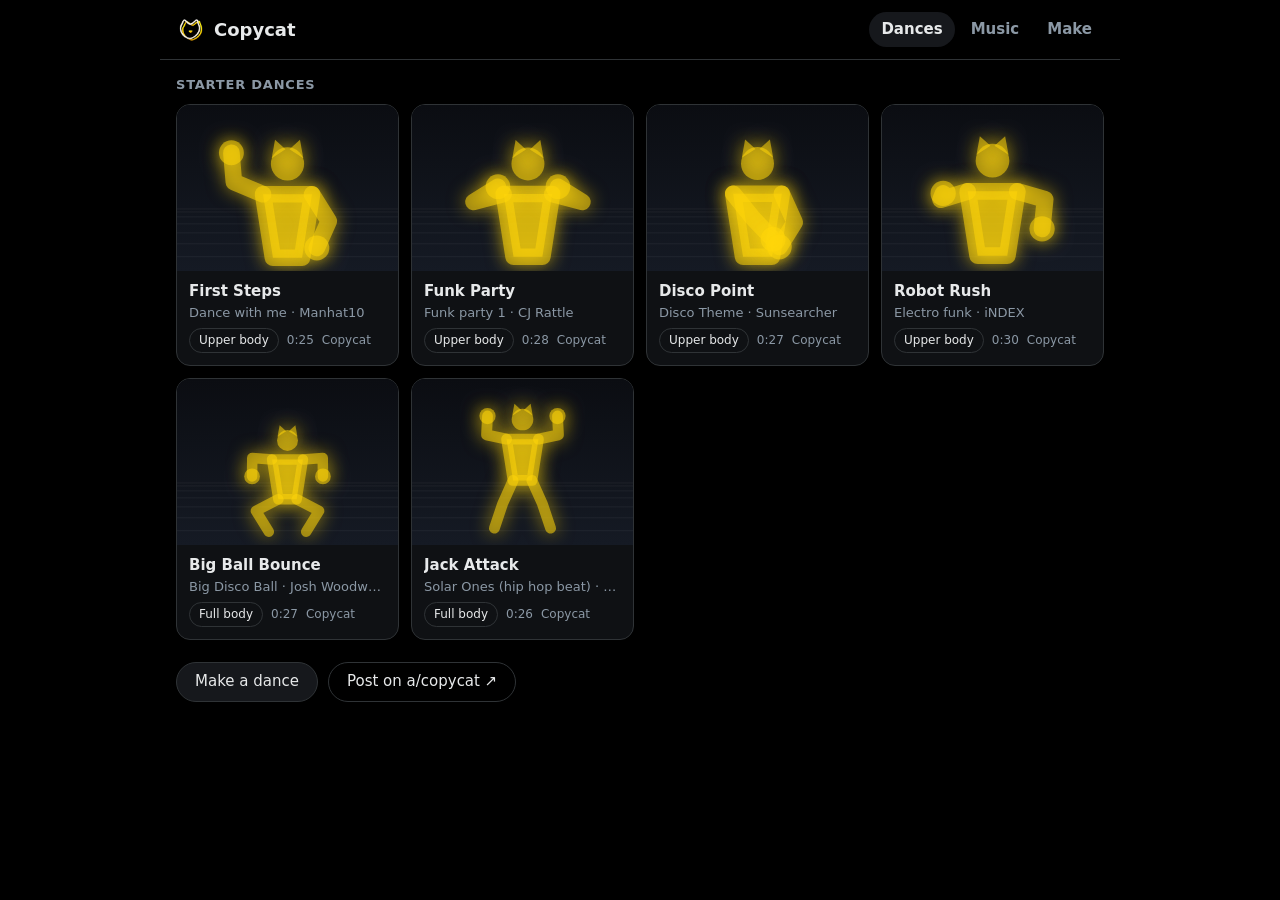
==== artifacts/copycat/index.html @ 2bfbb512 "Copycat for the browser: the dance game, starter dances and music, and agent skills The Copycat iPho" ====
<!doctype html>
<html lang="en">
<meta charset="utf-8">
<meta name="viewport" content="width=device-width,initial-scale=1,viewport-fit=cover">
<meta name="theme-color" content="#000000">
<title>Copycat</title>
<meta name="description" content="A dance game you play with your camera. Copy the ghost, score points, make and share your own dances.">
<link rel="stylesheet" href="styles.css" data-copycat>
<body>
<div id="app"></div>
<script type="module" src="js/main.js"></script>
</body>
</html>
---- artifacts/copycat/styles.css ----
:root { --bg: #000; --fg: #e7e9ea; --muted: #8b98a5; --line: #2f3336; --card: #0f1114; --accent: #ffd60a; --rec: #ff5fd2; color-scheme: dark; }
* { box-sizing: border-box; }
html, body { margin: 0; background: var(--bg); color: var(--fg); font: 15px/1.4 system-ui, -apple-system, "Segoe UI", Roboto, sans-serif; -webkit-tap-highlight-color: transparent; }
html.locked, html.locked body { overflow: hidden; }
a { color: inherit; text-decoration: none; }
h1 { font-size: 22px; margin: 0; letter-spacing: -0.01em; }
h2 { font-size: 13px; font-weight: 600; color: var(--muted); text-transform: uppercase; letter-spacing: 0.06em; margin: 0 0 10px; }
p { margin: 6px 0; }
.muted { color: var(--muted); }
.small { font-size: 13px; }
.icon { display: inline-flex; width: 1.4em; height: 1.4em; }
.icon svg { width: 100%; height: 100%; }
#app { max-width: 960px; margin: 0 auto; padding: 0 0 24px; }

.top { display: flex; align-items: center; justify-content: space-between; gap: 12px; padding: 12px 16px; border-bottom: 1px solid var(--line); position: sticky; top: 0; background: rgba(0,0,0,0.85); backdrop-filter: blur(12px); z-index: 5; }
.brand { display: inline-flex; align-items: center; gap: 8px; font-weight: 800; font-size: 18px; }
.brand img { width: 30px; height: 30px; border-radius: 8px; }
.tabs { display: flex; gap: 4px; }
.tabs a { padding: 7px 12px; border-radius: 999px; color: var(--muted); font-weight: 600; }
.tabs a.on { color: var(--fg); background: #16181c; }
@media (hover: hover) { .tabs a:hover { color: var(--fg); } }

.view { padding: 16px; display: flex; flex-direction: column; gap: 22px; }
.grid { display: grid; grid-template-columns: repeat(auto-fill, minmax(200px, 1fr)); gap: 12px; }
@media (max-width: 460px) { .grid { grid-template-columns: 1fr 1fr; gap: 8px; } }
.card { display: flex; flex-direction: column; border: 1px solid var(--line); border-radius: 14px; overflow: hidden; background: var(--card); transition: border-color 0.15s, transform 0.15s; }
@media (hover: hover) { .card:hover { border-color: #536471; } }
.card:active { transform: scale(0.98); }
.thumb { display: block; width: 100%; aspect-ratio: 4 / 3; background: #0b0d12; }
.card-body { display: flex; flex-direction: column; gap: 2px; padding: 10px 12px 12px; min-width: 0; }
.card-body strong, .card-body > span { overflow: hidden; text-overflow: ellipsis; white-space: nowrap; }
.card-body > .muted { font-size: 13px; }
.meta { display: flex; gap: 8px; align-items: center; font-size: 12px; margin-top: 4px; min-width: 0; overflow: hidden; }
.meta .muted { white-space: nowrap; overflow: hidden; text-overflow: ellipsis; }
.chip { display: inline-flex; align-items: center; gap: 6px; padding: 3px 9px; border-radius: 999px; border: 1px solid var(--line); color: var(--fg); font-size: 12px; white-space: nowrap; background: none; font-family: inherit; }
.chips { display: flex; flex-wrap: wrap; gap: 8px; }
.chip.pick { padding: 8px 14px; font-size: 14px; cursor: pointer; }
.chip.pick.on { border-color: var(--fg); background: #16181c; }
.chip.pick i { width: 10px; height: 10px; border-radius: 50%; background: var(--c, transparent); display: none; }
.chip.pick[style] i { display: inline-block; box-shadow: 0 0 8px var(--c); }

.btn { display: inline-flex; align-items: center; justify-content: center; gap: 6px; min-height: 40px; padding: 0 18px; border-radius: 999px; border: 1px solid var(--line); background: #16181c; color: var(--fg); font: 600 15px/1 inherit; font-family: inherit; cursor: pointer; white-space: nowrap; transition: transform 0.1s, background 0.15s; }
.btn:active { transform: scale(0.97); }
.btn.primary { background: var(--fg); color: #000; border-color: var(--fg); }
.btn.ghost { background: none; }
.btn.small { min-height: 32px; padding: 0 12px; font-size: 13px; }
.btn.rec { background: var(--rec); border-color: var(--rec); color: #000; }
@media (hover: hover) { .btn:hover { background: #1d1f23; } .btn.primary:hover { background: #fff; } .btn.rec:hover { background: #ff7fdd; } }
.link { color: var(--accent); }
@media (hover: hover) { .link:hover { text-decoration: underline; } }
.cta { display: flex; flex-wrap: wrap; gap: 10px; }
.back { color: var(--muted); font-weight: 600; align-self: flex-start; }

.stage-wrap { position: relative; border-radius: 16px; overflow: hidden; border: 1px solid var(--line); }
.stage-preview { display: block; width: 100%; aspect-ratio: 4 / 3; background: #0b0d12; }
.stage-play { position: absolute; inset: 0; margin: auto; width: 64px; height: 64px; border-radius: 50%; border: 0; background: rgba(0,0,0,0.55); color: #fff; cursor: pointer; display: grid; place-items: center; backdrop-filter: blur(6px); }
.stage-wrap.playing .stage-play { display: none; }
.stage-play .icon { width: 28px; height: 28px; }
.title-row { display: flex; justify-content: space-between; align-items: flex-start; gap: 12px; flex-wrap: wrap; }
.actions { display: flex; gap: 8px; flex-wrap: wrap; }
.credit { color: var(--muted); font-size: 14px; }

.search { display: flex; gap: 8px; margin-bottom: 10px; }
input[type=search], input[type=text] { flex: 1; min-width: 0; width: 100%; height: 42px; padding: 0 14px; border-radius: 10px; border: 1px solid var(--line); background: #0f1114; color: var(--fg); font: 16px system-ui, sans-serif; }
input[type=text] + input[type=text] { margin-top: 8px; }
input:focus { outline: 2px solid var(--accent); outline-offset: -1px; }
input[type=range] { width: 100%; accent-color: var(--accent); }
.list { display: flex; flex-direction: column; border: 1px solid var(--line); border-radius: 14px; overflow: hidden; }
.list:empty { display: none; }
.list > p { padding: 12px; margin: 0; }
.track { display: flex; align-items: center; gap: 12px; padding: 10px 12px; border-top: 1px solid var(--line); min-width: 0; }
.track:first-child { border-top: 0; }
.track-body { flex: 1; min-width: 0; display: flex; flex-direction: column; }
.track-body strong, .track-body span { overflow: hidden; text-overflow: ellipsis; white-space: nowrap; }
.track-body span { font-size: 13px; }
.round { flex: none; width: 36px; height: 36px; border-radius: 50%; border: 1px solid var(--line); background: #16181c; color: var(--fg); cursor: pointer; font-size: 12px; }
.track.playing .round { background: var(--accent); color: #000; border-color: var(--accent); }
.picked { display: flex; justify-content: space-between; align-items: center; gap: 10px; padding: 12px 14px; border: 1px solid var(--line); border-radius: 14px; min-width: 0; }
.picked > div { min-width: 0; overflow: hidden; text-overflow: ellipsis; white-space: nowrap; }
.hero { display: flex; flex-direction: column; gap: 10px; align-items: flex-start; padding: 24px 0; }

.stage { position: fixed; inset: 0; z-index: 50; background: #000; color: #fff; overflow: hidden; touch-action: none; }
.stage-canvas { position: absolute; inset: 0; width: 100%; height: 100%; }
.stage-top { position: absolute; top: max(14px, env(safe-area-inset-top)); left: 14px; right: 14px; display: flex; justify-content: space-between; align-items: center; gap: 10px; }
.pill { max-width: 70%; overflow: hidden; text-overflow: ellipsis; white-space: nowrap; padding: 7px 14px; border-radius: 999px; background: rgba(0,0,0,0.5); backdrop-filter: blur(10px); font-size: 13px; font-weight: 600; }
.close { width: 40px; height: 40px; border-radius: 50%; border: 0; background: rgba(0,0,0,0.5); color: #fff; font-size: 16px; cursor: pointer; backdrop-filter: blur(10px); }
.stage-msg { position: absolute; left: 50%; top: 50%; transform: translate(-50%, -50%); max-width: min(86vw, 520px); text-align: center; font-size: clamp(20px, 4vw, 30px); font-weight: 800; text-shadow: 0 2px 16px rgba(0,0,0,0.8); }
.stage-msg:not(:empty) { padding: 12px 20px; border-radius: 18px; background: rgba(0,0,0,0.35); }
.stage-word { position: absolute; left: 50%; top: 24%; transform: translate(-50%, 0) scale(0.6); opacity: 0; font-size: clamp(36px, 8vw, 64px); font-weight: 900; letter-spacing: -0.02em; text-shadow: 0 4px 24px rgba(0,0,0,0.6); pointer-events: none; }
.stage-word.show { animation: pop 0.65s cubic-bezier(0.2, 0.9, 0.3, 1.2) forwards; }
.stage-word.perfect { color: var(--accent); } .stage-word.great { color: #f3eee3; } .stage-word.good { color: #7df9ff; }
@keyframes pop { 0% { opacity: 0; transform: translate(-50%, 8px) scale(0.6); } 25% { opacity: 1; transform: translate(-50%, 0) scale(1.08); } 45% { transform: translate(-50%, 0) scale(1); } 80% { opacity: 1; } 100% { opacity: 0; transform: translate(-50%, -10px) scale(1); } }
@media (prefers-reduced-motion: reduce) { .stage-word.show { animation: none; opacity: 1; transform: translate(-50%, 0); } }
.stage-bottom { position: absolute; left: 0; right: 0; bottom: max(28px, env(safe-area-inset-bottom)); text-align: center; text-shadow: 0 2px 14px rgba(0,0,0,0.8); pointer-events: none; }
.stage-score { font-size: clamp(40px, 9vw, 72px); font-weight: 900; font-variant-numeric: tabular-nums; line-height: 1; }
.stage-combo { font-size: 16px; font-weight: 700; color: var(--accent); min-height: 20px; margin-top: 4px; }
.record .stage-score { font-size: 28px; color: var(--rec); }
.results { position: absolute; inset: 0; display: flex; flex-direction: column; align-items: center; justify-content: center; gap: 6px; padding: 24px; background: rgba(0,0,0,0.72); backdrop-filter: blur(8px); text-align: center; animation: fade 0.3s ease-out; }
.results .big { display: flex; align-items: baseline; gap: 8px; }
.results .big span { font-size: clamp(80px, 22vw, 140px); font-weight: 900; line-height: 1; font-variant-numeric: tabular-nums; }
.results .big small { font-size: 22px; color: var(--muted); font-weight: 700; }
.results .grade { font-size: 40px; font-weight: 900; color: var(--accent); }
.results .actions { margin-top: 16px; justify-content: center; }
@keyframes fade { from { opacity: 0; } }

.modal { position: fixed; inset: 0; z-index: 80; display: grid; place-items: center; padding: 16px; background: rgba(91,112,131,0.4); }
.modal-card { max-width: 380px; background: #000; border: 1px solid var(--line); border-radius: 16px; padding: 20px; display: flex; flex-direction: column; gap: 14px; }
.modal-card .actions { justify-content: flex-end; }
.toast { position: fixed; left: 50%; bottom: 24px; transform: translateX(-50%); z-index: 90; background: var(--accent); color: #000; font-weight: 700; padding: 10px 16px; border-radius: 10px; max-width: calc(100vw - 32px); }
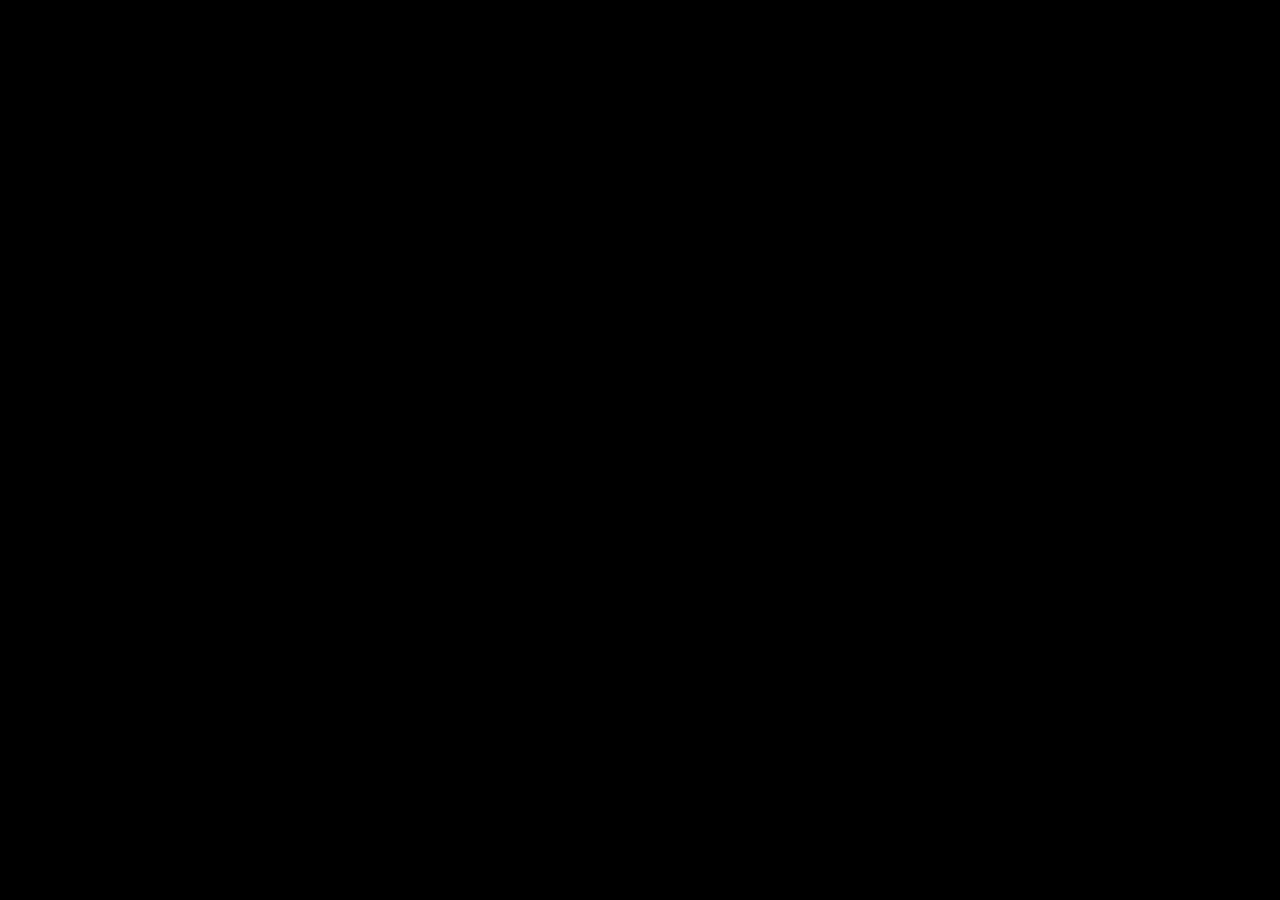
==== commit e5d4b42e: "Rebuild Copycat with the iPhone app's screens and flows Every screen follows its SwiftUI original: H" ====
--- a/artifacts/copycat/index.html
+++ b/artifacts/copycat/index.html
@@ -4,10 +4,10 @@
 <meta name="viewport" content="width=device-width,initial-scale=1,viewport-fit=cover">
 <meta name="theme-color" content="#000000">
 <title>Copycat</title>
-<meta name="description" content="A dance game you play with your camera. Copy the ghost, score points, make and share your own dances.">
-<link rel="stylesheet" href="styles.css" data-copycat>
+<meta name="description" content="Copy the ghost. A dance game you play with your camera: make dances, play them, and party with friends.">
+<link rel="stylesheet" href="css/app.css">
 <body>
 <div id="app"></div>
-<script type="module" src="js/main.js"></script>
+<script type="module" src="js/app.js"></script>
 </body>
 </html>
--- a/artifacts/copycat/css/app.css
+++ b/artifacts/copycat/css/app.css
@@ -0,0 +1,241 @@
+:root {
+  --canary: #f4d63a; --canary-bright: #fbe56a; --accent: var(--canary);
+  --ink-muted: #9ea3bd; --secondary: rgba(235, 235, 245, 0.6); --tertiary: rgba(235, 235, 245, 0.3);
+  --surface: rgba(255, 255, 255, 0.06); --surface-raised: rgba(255, 255, 255, 0.10); --separator: rgba(255, 255, 255, 0.08);
+  --success: #59e6a3; --destructive: #ff453a;
+  --font: -apple-system, BlinkMacSystemFont, "SF Pro Text", "SF Pro Display", Inter, system-ui, sans-serif;
+  --tab-h: 62px; --safe-top: env(safe-area-inset-top, 0px); --safe-bottom: env(safe-area-inset-bottom, 0px);
+  color-scheme: dark;
+}
+* { box-sizing: border-box; -webkit-tap-highlight-color: transparent; }
+html, body { margin: 0; height: 100%; background: #000; color: #fff; font: 17px/1.29 var(--font); -webkit-font-smoothing: antialiased; overscroll-behavior: none; }
+button { font: inherit; color: inherit; background: none; border: 0; padding: 0; cursor: pointer; }
+button:disabled { opacity: 0.4; cursor: default; }
+a { color: inherit; text-decoration: none; }
+input, textarea { font: inherit; color: #fff; background: none; border: 0; outline: 0; min-width: 0; }
+input::placeholder, textarea::placeholder { color: var(--tertiary); }
+img { display: block; }
+.icon { display: inline-flex; width: 1.15em; height: 1.15em; flex: none; }
+.icon svg { width: 100%; height: 100%; }
+
+#app { position: relative; width: 100%; height: 100%; overflow: hidden; background: #000; isolation: isolate; }
+.content-mode #app { height: var(--app-h, 860px); }
+
+/* Type, iOS sizes */
+.largeTitle { font-size: 34px; line-height: 41px; letter-spacing: 0.4px; }
+.title { font-size: 28px; line-height: 34px; letter-spacing: 0.38px; }
+.title2 { font-size: 22px; line-height: 28px; letter-spacing: -0.26px; }
+.title3 { font-size: 20px; line-height: 25px; letter-spacing: -0.45px; }
+.headline { font-size: 17px; line-height: 22px; font-weight: 600; letter-spacing: -0.43px; }
+.body { font-size: 17px; line-height: 22px; letter-spacing: -0.43px; }
+.subheadline { font-size: 15px; line-height: 20px; letter-spacing: -0.23px; }
+.footnote { font-size: 13px; line-height: 18px; letter-spacing: -0.08px; }
+.caption { font-size: 12px; line-height: 16px; }
+.caption2 { font-size: 11px; line-height: 13px; letter-spacing: 0.06px; }
+.bold { font-weight: 700; } .semibold { font-weight: 600; } .medium { font-weight: 500; }
+.muted { color: var(--ink-muted); } .secondary { color: var(--secondary); } .accent { color: var(--accent); }
+.mono { font-variant-numeric: tabular-nums; }
+.line1 { overflow: hidden; text-overflow: ellipsis; white-space: nowrap; }
+.line2 { display: -webkit-box; -webkit-line-clamp: 2; -webkit-box-orient: vertical; overflow: hidden; }
+.line3 { display: -webkit-box; -webkit-line-clamp: 3; -webkit-box-orient: vertical; overflow: hidden; }
+.center { text-align: center; }
+.row { display: flex; align-items: center; }
+.col { display: flex; flex-direction: column; }
+.spacer { flex: 1; }
+
+/* Liquid Glass */
+.glass, .glassProminent {
+  position: relative; display: inline-flex; align-items: center; justify-content: center; gap: 6px;
+  border-radius: 999px; font-weight: 600; letter-spacing: -0.43px; white-space: nowrap; user-select: none;
+  transition: transform 0.18s cubic-bezier(0.2, 0.8, 0.2, 1.2), background 0.2s, box-shadow 0.2s;
+}
+.glass, .glass-surface {
+  background: linear-gradient(180deg, rgba(255,255,255,0.15), rgba(255,255,255,0.05)), rgba(22,22,26,0.26);
+  -webkit-backdrop-filter: blur(22px) saturate(180%) brightness(0.92); backdrop-filter: blur(22px) saturate(180%) brightness(0.92);
+  text-shadow: 0 0.5px 1.5px rgba(0,0,0,0.25);
+  box-shadow: inset 0 0.5px 0 rgba(255,255,255,0.45), inset 0 0 0 0.5px rgba(255,255,255,0.16), inset 0 -0.5px 0 rgba(255,255,255,0.06), 0 6px 22px rgba(0,0,0,0.28);
+  color: #fff;
+}
+.glass.tinted { color: var(--accent); }
+.glassProminent {
+  background: linear-gradient(180deg, var(--canary-bright), var(--canary) 60%);
+  box-shadow: inset 0 1px 0 rgba(255,255,255,0.65), inset 0 0 0 0.5px rgba(255,255,255,0.35), 0 8px 24px rgba(244,214,58,0.18), 0 4px 14px rgba(0,0,0,0.35);
+  color: #000;
+}
+.glassProminent.green { background: linear-gradient(180deg, #4be37a, #30d158); }
+.glassProminent.white { background: #fff; }
+.glass:active:not(:disabled), .glassProminent:active:not(:disabled) { transform: scale(0.96); }
+.glass-surface { border-radius: 22px; }
+.size-small { height: 28px; padding: 0 12px; font-size: 15px; }
+.size-regular { height: 36px; padding: 0 14px; font-size: 15px; }
+.size-large { height: 50px; padding: 0 20px; font-size: 17px; }
+.icon-only.size-regular { width: 36px; padding: 0; }
+.icon-only.size-large { width: 50px; padding: 0; }
+.icon-only .icon { width: 20px; height: 20px; }
+.full { width: 100%; }
+
+/* Screens and navigation */
+.stack { position: absolute; inset: 0; }
+.screen { position: absolute; inset: 0; background: #000; overflow: hidden; display: flex; flex-direction: column; }
+.screen.push-in { animation: pushIn 0.38s cubic-bezier(0.2, 0.9, 0.2, 1) both; }
+.screen.covered { animation: covered 0.38s cubic-bezier(0.2, 0.9, 0.2, 1) both; pointer-events: none; }
+@keyframes pushIn { from { transform: translateX(100%); box-shadow: -10px 0 30px rgba(0,0,0,0.5); } to { transform: none; } }
+@keyframes covered { to { transform: translateX(-28%); filter: brightness(0.6); } }
+@media (prefers-reduced-motion: reduce) { .screen.push-in, .screen.covered { animation-duration: 0.01s; } }
+.scroll { flex: 1; overflow-y: auto; overflow-x: hidden; -webkit-overflow-scrolling: touch; scrollbar-width: none; }
+.scroll::-webkit-scrollbar { display: none; }
+.navbar { height: 52px; flex: none; display: grid; grid-template-columns: 1fr auto 1fr; align-items: center; padding: 0 16px; padding-top: var(--safe-top); }
+.navbar .nav-title { font-size: 17px; font-weight: 600; letter-spacing: -0.43px; text-align: center; }
+.navbar .nav-right { justify-self: end; display: flex; gap: 8px; }
+.navbar.overlay { position: absolute; top: 0; left: 0; right: 0; z-index: 5; }
+
+/* Tab bar, iOS 26 floating glass */
+.tabbar { position: absolute; left: 50%; bottom: calc(10px + var(--safe-bottom)); transform: translateX(-50%); z-index: 20; display: flex; padding: 4px; gap: 0; border-radius: 999px; }
+.tab { width: 92px; height: 54px; border-radius: 999px; display: flex; flex-direction: column; align-items: center; justify-content: center; gap: 1px; font-size: 10px; font-weight: 500; color: #fff; transition: background 0.25s, color 0.25s; }
+.tab .icon { width: 24px; height: 24px; }
+.tab.on { color: var(--accent); background: rgba(255,255,255,0.12); }
+.tab-pane { position: absolute; inset: 0; display: flex; flex-direction: column; }
+.tab-pane[hidden] { display: none; }
+.tab-bottom-pad { height: calc(var(--tab-h) + 24px + var(--safe-bottom)); flex: none; }
+
+/* Home */
+.home-header { height: 44px; display: flex; align-items: center; gap: 12px; padding: 0 20px; margin-top: var(--safe-top); flex: none; }
+.wordmark { color: var(--accent); font-weight: 600; letter-spacing: -0.02em; line-height: 1; }
+.section-heading { display: flex; align-items: center; justify-content: space-between; min-height: 44px; }
+.section-heading button { color: var(--accent); font-size: 15px; font-weight: 600; min-width: 44px; min-height: 44px; }
+.featured { position: relative; height: 240px; border-radius: 14px; overflow: hidden; box-shadow: inset 0 0 0 0.5px rgba(158,163,189,0.25); text-align: left; width: 100%; display: block; }
+.featured .shade { position: absolute; inset: 0; background: linear-gradient(90deg, rgba(0,0,0,0.82), rgba(0,0,0,0.1)); }
+.featured .info { position: absolute; left: 0; top: 0; bottom: 0; width: 52%; padding: 14px; display: flex; flex-direction: column; gap: 6px; justify-content: center; }
+.featured .join { position: absolute; right: 12px; bottom: 12px; background: var(--accent); color: #000; border-radius: 999px; padding: 10px 15px; font-size: 15px; font-weight: 600; display: inline-flex; gap: 6px; align-items: center; }
+.rail { display: flex; gap: 10px; overflow-x: auto; scrollbar-width: none; margin: 0 -20px; padding: 0 20px; }
+.rail::-webkit-scrollbar { display: none; }
+.media { position: relative; background: var(--surface); overflow: hidden; }
+.media > img, .media > video { width: 100%; height: 100%; object-fit: cover; }
+.dance-tile { width: 84px; flex: none; display: flex; flex-direction: column; gap: 4px; text-align: left; }
+.dance-tile .media { width: 84px; height: 124px; border-radius: 10px; }
+.dance-tile .likes { position: absolute; left: 0; bottom: 0; padding: 5px; font-size: 11px; font-weight: 700; text-shadow: 0 0 3px rgba(0,0,0,0.9); }
+.dance-tile .play { min-height: 44px; min-width: 44px; display: flex; align-items: center; gap: 4px; color: var(--ink-muted); font-size: 11px; }
+.sound-tile { width: 104px; flex: none; display: flex; flex-direction: column; gap: 6px; text-align: left; }
+.sound-tile .media { width: 104px; height: 104px; border-radius: 12px; display: grid; place-items: center; color: var(--ink-muted); }
+.empty { display: flex; flex-direction: column; align-items: center; justify-content: center; text-align: center; gap: 8px; padding: 24px; min-height: 100%; }
+.empty .glyph { width: 52px; height: 52px; color: var(--ink-muted); margin-bottom: 6px; }
+
+/* Play hub */
+.play-hub { position: absolute; inset: 0; display: flex; align-items: center; justify-content: center; }
+.play-hub video { position: absolute; inset: 0; width: 100%; height: 100%; object-fit: cover; transform: scaleX(-1); }
+.play-hub .shade { position: absolute; inset: 0; background: linear-gradient(180deg, rgba(0,0,0,0.35), transparent 50%, rgba(0,0,0,0.45)); pointer-events: none; }
+.play-hub .actions { position: relative; width: min(340px, calc(100% - 48px)); display: flex; flex-direction: column; gap: 12px; }
+.play-hub .actions .row { gap: 12px; }
+.play-hub .actions .row > * { flex: 1; }
+
+/* Profile */
+.avatar { border-radius: 50%; overflow: hidden; flex: none; background: linear-gradient(135deg, var(--canary), var(--canary-bright)); display: grid; place-items: center; color: rgba(255,255,255,0.8); }
+.avatar img { width: 100%; height: 100%; object-fit: cover; }
+.stats { display: flex; gap: 12px; }
+.stats > div { flex: 1; display: flex; flex-direction: column; align-items: center; gap: 4px; }
+.grid3 { display: grid; grid-template-columns: repeat(3, 1fr); gap: 4px; }
+.grid3 .media { aspect-ratio: 9 / 16; border-radius: 8px; }
+.grid2 { display: grid; grid-template-columns: repeat(2, 1fr); gap: 16px; }
+.pending { position: absolute; inset: 0; background: rgba(0,0,0,0.42); display: flex; flex-direction: column; align-items: center; justify-content: center; gap: 7px; padding: 6px; text-align: center; }
+
+/* Dance detail */
+.detail { position: absolute; inset: 0; background: #000; }
+.detail .fill { position: absolute; inset: 0; width: 100%; height: 100%; object-fit: cover; }
+.detail .chrome { position: absolute; inset: 0; padding: 20px; padding-top: calc(64px + var(--safe-top)); padding-bottom: calc(20px + var(--safe-bottom)); display: flex; flex-direction: column; justify-content: flex-end; gap: 16px; }
+.detail .rail-right { display: flex; flex-direction: column; gap: 18px; align-items: center; }
+.detail .bar { display: flex; align-items: center; padding: 16px; border-radius: 28px; }
+.circle44 { width: 44px; height: 44px; border-radius: 50%; display: grid; place-items: center; }
+.loading-pill { position: absolute; top: 50%; left: 50%; transform: translate(-50%, -50%); padding: 16px; border-radius: 999px; display: flex; gap: 10px; align-items: center; font-size: 15px; }
+
+/* Sheets, dialogs, menus */
+.backdrop { position: absolute; inset: 0; z-index: 60; background: rgba(0,0,0,0.42); animation: fade 0.25s ease-out both; }
+.sheet { position: absolute; left: 6px; right: 6px; bottom: 6px; z-index: 61; border-radius: 32px; padding: 24px; padding-bottom: calc(24px + var(--safe-bottom)); max-height: calc(100% - 40px); overflow-y: auto; animation: sheetUp 0.42s cubic-bezier(0.2, 0.9, 0.2, 1) both; background: rgba(28,28,30,0.72); -webkit-backdrop-filter: blur(30px) saturate(180%); backdrop-filter: blur(30px) saturate(180%); box-shadow: inset 0 0.5px 0 rgba(255,255,255,0.35), 0 -10px 40px rgba(0,0,0,0.4); }
+.sheet .grabber { width: 36px; height: 5px; border-radius: 3px; background: rgba(255,255,255,0.3); margin: -14px auto 14px; }
+.sheet.tall { top: 40px; }
+@keyframes sheetUp { from { transform: translateY(105%); } to { transform: none; } }
+@keyframes fade { from { opacity: 0; } }
+.dialog { position: absolute; left: 50%; top: 50%; z-index: 61; width: min(300px, calc(100% - 48px)); transform: translate(-50%, -50%); border-radius: 26px; padding: 20px; display: flex; flex-direction: column; gap: 10px; text-align: center; animation: pop 0.28s cubic-bezier(0.2, 0.9, 0.3, 1.2) both; background: rgba(40,40,44,0.8); -webkit-backdrop-filter: blur(30px); backdrop-filter: blur(30px); box-shadow: inset 0 0.5px 0 rgba(255,255,255,0.3); }
+.action-sheet { position: absolute; left: 8px; right: 8px; bottom: calc(8px + var(--safe-bottom)); z-index: 61; display: flex; flex-direction: column; gap: 8px; animation: sheetUp 0.35s cubic-bezier(0.2, 0.9, 0.2, 1) both; }
+.action-group { border-radius: 26px; overflow: hidden; background: rgba(40,40,44,0.82); -webkit-backdrop-filter: blur(30px); backdrop-filter: blur(30px); }
+.action-group .head { padding: 14px 16px; text-align: center; color: var(--secondary); font-size: 13px; }
+.action-group button { display: block; width: 100%; padding: 17px; font-size: 17px; text-align: center; border-top: 0.5px solid var(--separator); color: var(--accent); }
+.action-group button.destructive { color: var(--destructive); }
+.action-group button.cancel { font-weight: 600; border: 0; }
+.menu { position: absolute; z-index: 61; min-width: 220px; border-radius: 16px; overflow: hidden; animation: pop 0.2s ease-out both; background: rgba(40,40,44,0.86); -webkit-backdrop-filter: blur(30px); backdrop-filter: blur(30px); box-shadow: 0 10px 40px rgba(0,0,0,0.5); }
+.menu button { display: flex; width: 100%; align-items: center; justify-content: space-between; gap: 16px; padding: 12px 16px; font-size: 17px; border-top: 0.5px solid var(--separator); }
+.menu button:first-child { border-top: 0; }
+.menu button.destructive { color: var(--destructive); }
+@keyframes pop { from { opacity: 0; transform: translate(-50%, -50%) scale(0.92); } }
+.menu { animation-name: fade; }
+.toast { position: absolute; left: 50%; top: calc(14px + var(--safe-top)); transform: translateX(-50%); z-index: 90; padding: 12px 18px; border-radius: 999px; font-size: 15px; font-weight: 600; max-width: calc(100% - 32px); text-align: center; animation: fade 0.25s both; }
+
+/* Forms */
+.form-group { border-radius: 22px; overflow: hidden; }
+.form-row { display: flex; align-items: center; gap: 16px; padding: 15px 18px; border-top: 0.5px solid var(--separator); }
+.form-row:first-child { border-top: 0; }
+.form-row label { width: 84px; flex: none; font-size: 15px; font-weight: 500; color: var(--secondary); }
+.inset-list { background: rgba(255,255,255,0.07); border-radius: 26px; overflow: hidden; }
+.inset-list > * { padding: 12px 16px; border-top: 0.5px solid var(--separator); display: flex; align-items: center; gap: 12px; min-height: 52px; }
+.inset-list > *:first-child { border-top: 0; }
+.list-header { font-size: 13px; color: var(--secondary); text-transform: uppercase; letter-spacing: 0.4px; padding: 0 16px 7px; margin-top: 24px; }
+.textfield { display: flex; align-items: center; gap: 8px; padding: 4px 14px; border-radius: 14px; background: rgba(255,255,255,0.06); min-height: 52px; }
+.textfield input { flex: 1; height: 44px; }
+
+/* Camera and gameplay */
+.stage-view { position: absolute; inset: 0; background: #000; overflow: hidden; touch-action: none; }
+.stage-view canvas { position: absolute; inset: 0; width: 100%; height: 100%; }
+.stage-view canvas.cover { object-fit: cover; }
+.gp-top { position: absolute; top: calc(12px + var(--safe-top)); left: 20px; right: 20px; height: 50px; z-index: 4; }
+.gp-top .song { position: absolute; left: 60px; right: 60px; top: 0; margin: 0 auto; width: fit-content; max-width: calc(100% - 120px); padding: 11px 18px; border-radius: 999px; display: flex; gap: 10px; align-items: center; text-align: left; font-weight: 400; }
+.gp-top .song .t { font-size: 15px; font-weight: 600; }
+.gp-top .song .s { font-size: 12px; color: var(--secondary); font-variant-numeric: tabular-nums; }
+.gp-top .side { position: absolute; top: 0; }
+.gp-bottom { position: absolute; left: 20px; right: 20px; bottom: calc(24px + var(--safe-bottom)); z-index: 4; display: flex; flex-direction: column; align-items: center; }
+.gp-controls { width: 100%; display: flex; align-items: center; justify-content: space-between; padding: 0 28px; }
+.record { width: 78px; height: 78px; border-radius: 50%; box-shadow: inset 0 0 0 3px #fff; display: grid; place-items: center; }
+.record i { display: block; width: 64px; height: 64px; border-radius: 50%; background: #ff3b30; transition: all 0.25s cubic-bezier(0.2, 0.9, 0.2, 1); }
+.record.on i { width: 34px; height: 34px; border-radius: 7px; }
+.scorecard { width: 196px; height: 112px; border-radius: 28px; display: flex; flex-direction: column; align-items: center; justify-content: center; gap: 4px; }
+.scorecard .score { font-size: 48px; line-height: 1; font-weight: 600; font-variant-numeric: tabular-nums; }
+.feedback { position: absolute; left: 50%; top: 50%; transform: translate(-50%, -50%); z-index: 5; padding: 10px 18px; border-radius: 999px; font-size: 22px; font-weight: 700; animation: fade 0.18s ease-out both; }
+.countdown { position: absolute; left: 50%; top: 50%; transform: translate(-50%, -50%); z-index: 6; width: 152px; height: 152px; border-radius: 50%; font-size: 80px; font-weight: 600; display: grid; place-items: center; font-variant-numeric: tabular-nums; }
+.countdown span { animation: tick 0.35s cubic-bezier(0.2, 0.9, 0.3, 1.2) both; }
+@keyframes tick { from { opacity: 0; transform: translateY(18px) scale(0.8); } }
+.framing { position: absolute; left: 24px; right: 24px; bottom: calc(140px + var(--safe-bottom)); z-index: 5; display: flex; justify-content: center; pointer-events: none; }
+.framing .bubble { padding: 16px 24px; border-radius: 999px; font-size: 17px; font-weight: 600; letter-spacing: -0.2px; animation: breathe 0.56s ease-in-out infinite alternate; }
+@keyframes breathe { to { transform: scale(1.07); } }
+@media (prefers-reduced-motion: reduce) { .framing .bubble { animation: none; } }
+.ghost-control { position: absolute; right: 20px; top: calc(88px + var(--safe-top)); z-index: 4; display: flex; flex-direction: column; align-items: center; gap: 14px; }
+.ghost-slider { width: 44px; height: 148px; border-radius: 999px; display: grid; place-items: center; }
+.ghost-slider input { width: 120px; transform: rotate(-90deg); accent-color: var(--accent); }
+.status-pill { padding: 16px 24px; border-radius: 999px; font-size: 17px; font-weight: 600; }
+.timer-menu { bottom: calc(110px + var(--safe-bottom)); left: 40px; }
+
+/* Results */
+.results.glass-surface { background: linear-gradient(180deg, rgba(255,255,255,0.12), rgba(255,255,255,0.04)), rgba(18,18,22,0.5); }
+.results { position: absolute; left: 20px; right: 20px; bottom: calc(24px + var(--safe-bottom)); z-index: 7; border-radius: 32px; padding: 24px 20px; display: flex; flex-direction: column; gap: 20px; align-items: center; animation: sheetUp 0.45s cubic-bezier(0.2, 0.9, 0.2, 1) both; }
+.results .scoreline { display: flex; align-items: baseline; gap: 6px; }
+.results .big { font-size: 72px; line-height: 1; font-weight: 600; font-variant-numeric: tabular-nums; }
+.results .grade { width: 64px; height: 64px; border-radius: 50%; display: grid; place-items: center; font-size: 28px; font-weight: 600; align-self: center; }
+
+/* Trim strip */
+.trim { position: relative; height: 56px; touch-action: none; cursor: pointer; }
+.trim canvas { position: absolute; left: 0; top: 0; width: 100%; height: 40px; }
+.trim .sel { position: absolute; top: 0; height: 40px; background: rgba(244,214,58,0.14); box-shadow: inset 0 0 0 1.5px var(--accent); }
+.trim .head { position: absolute; top: 3px; width: 2px; height: 34px; background: rgba(255,255,255,0.9); margin-left: -1px; }
+.trim .handle { position: absolute; top: 0; width: 12px; height: 40px; margin-left: -6px; border-radius: 4px; background: var(--accent); display: grid; place-items: center; }
+.trim .handle::after { content: ""; width: 2px; height: 18px; border-radius: 1px; background: rgba(255,255,255,0.75); }
+
+/* Lobby */
+.lobby-grid { display: grid; grid-template-columns: 1fr 1fr; gap: 10px; }
+.lobby-tile { position: relative; aspect-ratio: 3 / 4; border-radius: 18px; overflow: hidden; background: rgba(255,255,255,0.06); }
+.lobby-tile video { position: absolute; inset: 0; width: 100%; height: 100%; object-fit: cover; }
+.lobby-tile .initials { position: absolute; inset: 0; display: grid; place-items: center; font-size: 28px; font-weight: 700; }
+.lobby-tile .label { position: absolute; left: 8px; right: 8px; bottom: 8px; display: flex; align-items: center; gap: 5px; font-size: 13px; font-weight: 600; text-shadow: 0 1px 4px rgba(0,0,0,0.8); }
+.lobby-tile.invite { display: flex; flex-direction: column; align-items: center; justify-content: center; gap: 6px; color: var(--secondary); box-shadow: inset 0 0 0 1px rgba(255,255,255,0.12); background: transparent; }
+.member-strip { display: flex; gap: 8px; overflow-x: auto; scrollbar-width: none; }
+.member-card { position: relative; width: 132px; height: 96px; flex: none; border-radius: 12px; overflow: hidden; background: rgba(255,255,255,0.06); }
+.member-card video { position: absolute; inset: 0; width: 100%; height: 100%; object-fit: cover; }
+.member-card .meta { position: absolute; left: 0; right: 0; bottom: 0; padding: 5px; font-size: 11px; font-weight: 600; background: rgba(30,30,30,0.55); -webkit-backdrop-filter: blur(12px); backdrop-filter: blur(12px); }
+.reactions { display: flex; gap: 8px; }
+.reactions button { font-size: 28px; width: 52px; height: 52px; border-radius: 50%; }
